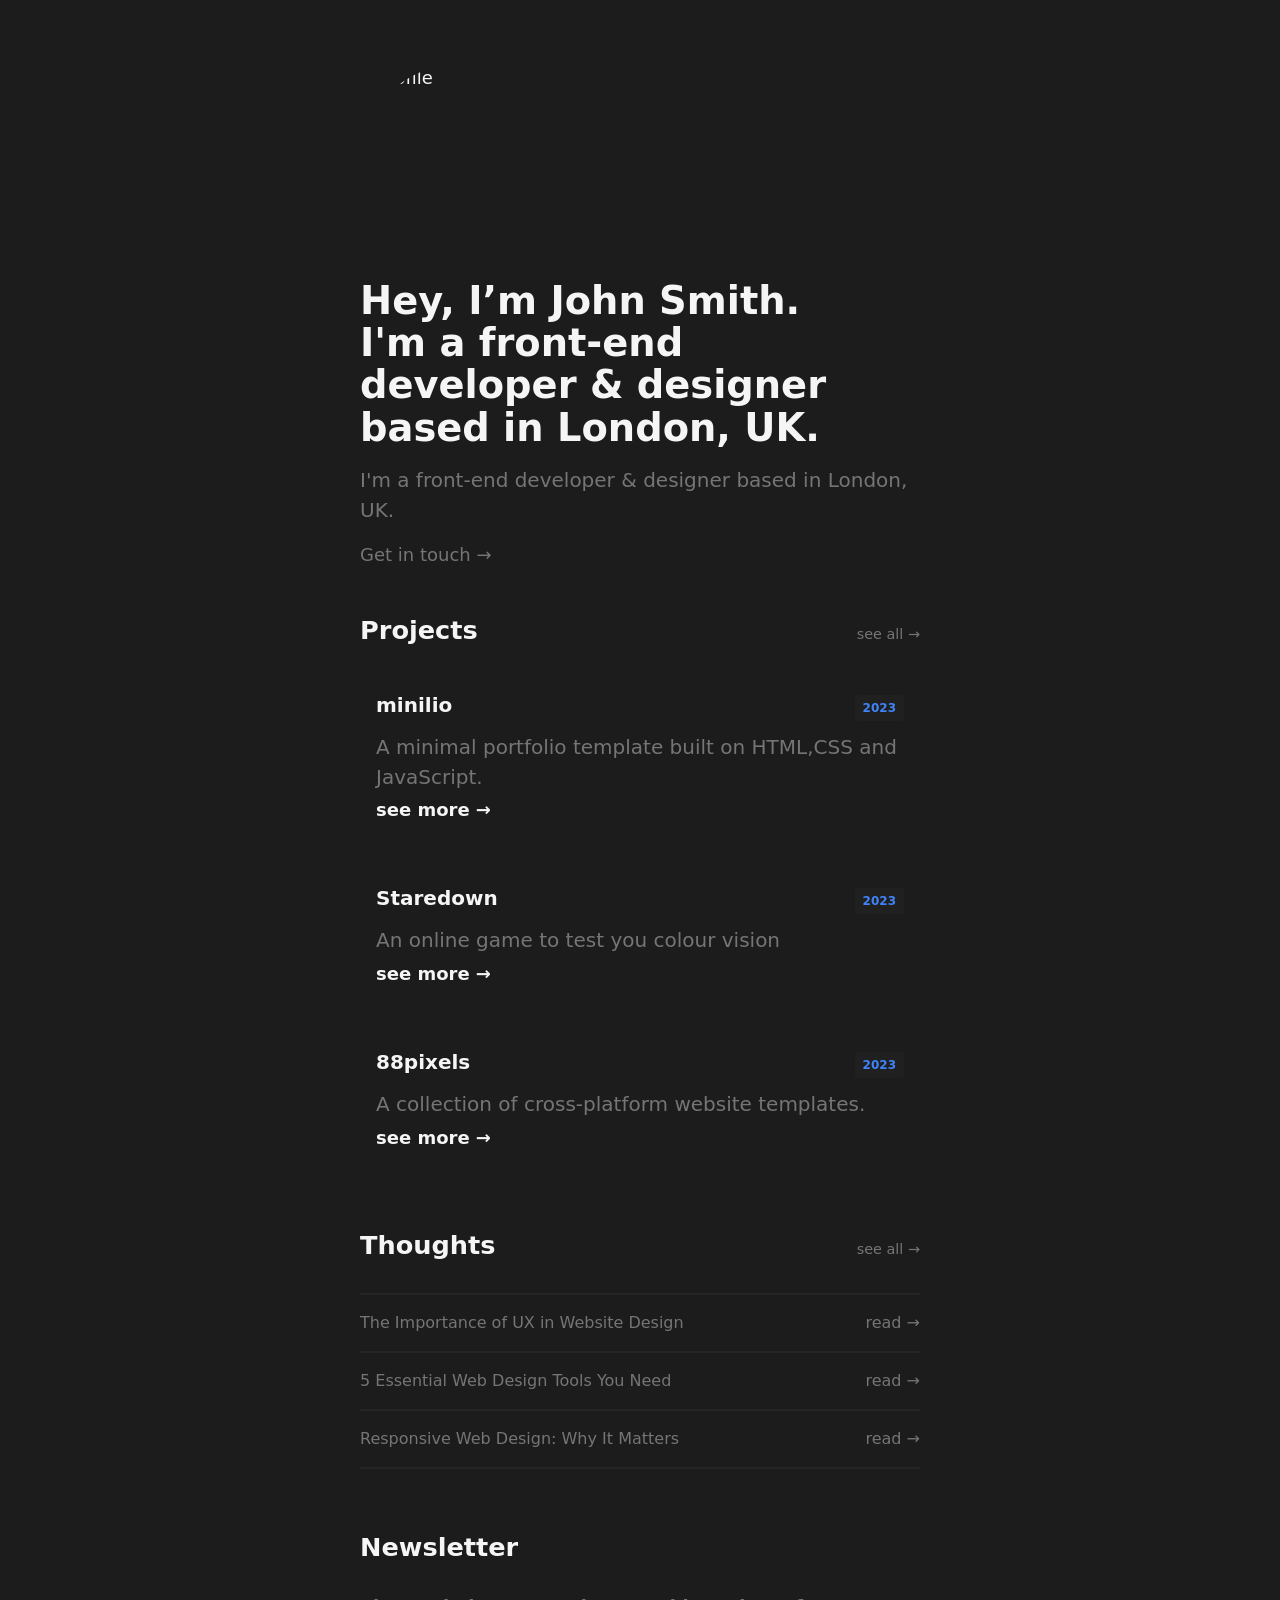
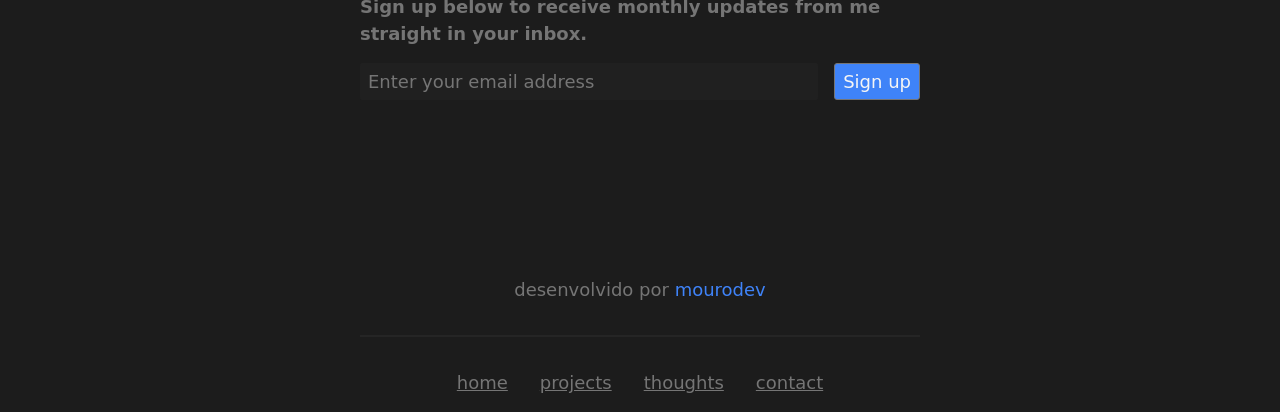
==== contact.html @ 508494ce "rest of the pages were createdhome page updated" ====
<!DOCTYPE html>
<html lang="en">
  <head>
    <!-- OTHER META TAGS -->
    <meta charset="UTF-8" />
    <meta name="viewport" content="width=device-width, initial-scale=1.0" />

    <!-- WEBSITE TITLE -->
    <title>Developer Portfolio</title>
    <link rel="icon" type="image/svg+xml" href="/favicon.svg" />

    <!-- WEBSITE DESCRIPTION -->
    <meta name="description" content="This is my cool website!" />

    <!-- CSS STYLE LINK -->
    <link rel="stylesheet" href="./styles/main.css" />
  </head>
  <body>
    <div class="main-layout">
      <header>
        <div class="container">
          <div class="header-profile">
            <img src="/profile.png" alt="profile" />

            <div class="header-info">
              <h1>
                Hey, I’m John Smith. I'm a front-end developer & designer based
                in London, UK.
              </h1>

              <p>I'm a front-end developer & designer based in London, UK.</p>

              <a>Get in touch →</a>
            </div>
          </div>
        </div>
      </header>
      <main>
        <section id="home">
          <div class="container">
            <div class="subtitle">
              <h2>Projects</h2>
              <a role="link" href="#">see all →</a>
            </div>

            <div class="projects">
              <div class="project-wrapper">
                <a href="#" role="link">
                  <div class="project-title">
                    <h3>minilio</h3>
                    <p>2023</p>
                  </div>

                  <div class="project-description">
                    <p>
                      A minimal portfolio template built on HTML,CSS and
                      JavaScript.
                    </p>
                    <span> see more →</span>
                  </div>
                </a>
              </div>

              <div class="project-wrapper">
                <a href="#" role="link">
                  <div class="project-title">
                    <h3>Staredown</h3>
                    <p>2023</p>
                  </div>

                  <div class="project-description">
                    <p>An online game to test you colour vision</p>
                    <span> see more →</span>
                  </div>
                </a>
              </div>

              <div class="project-wrapper">
                <a href="#" role="link">
                  <div class="project-title">
                    <h3>88pixels</h3>
                    <p>2023</p>
                  </div>

                  <div class="project-description">
                    <p>A collection of cross-platform website templates.</p>
                    <span> see more →</span>
                  </div>
                </a>
              </div>
            </div>
          </div>
        </section>

        <section>
          <div class="container">
            <div class="subtitle">
              <h2>Thoughts</h2>
              <a role="link" href="#">see all →</a>
            </div>

            <div class="thoughts-wrapper">
              <div class="line"></div>
              <div class="though">
                <p>The Importance of UX in Website Design</p>
                <a role="link" href="#">read →</a>
              </div>
              <div class="line"></div>
              <div class="though">
                <p>5 Essential Web Design Tools You Need</p>
                <a role="link" href="#">read →</a>
              </div>
              <div class="line"></div>

              <div class="though">
                <p>Responsive Web Design: Why It Matters</p>
                <a role="link" href="#">read →</a>
              </div>
              <div class="line"></div>
            </div>
          </div>
        </section>

        <section>
          <div class="container">
            <div class="subtitle">
              <h2>Newsletter</h2>
            </div>

            <form>
              <label for="email"
                >Sign up below to receive monthly updates from me straight in
                your inbox.</label
              >
              <div class="form-wrapper">
                <input
                  type="email"
                  name="email"
                  id="email"
                  placeholder="Enter your email address"
                />
                <button type="submit">Sign up</button>
              </div>
            </form>
          </div>
        </section>
      </main>
      <footer>
        <div class="container">
          <div class="footer-wrapper">
            <p class="copyright">
              desenvolvido por
              <a href="https://mouro.dev" target="_blank">mourodev</a>
            </p>
            <div class="line"></div>
            <div class="links">
              <a href="index.html">home</a>
              <a href="#">projects</a>
              <a href="#">thoughts</a>
              <a href="#">contact</a>
            </div>
          </div>
        </div>
      </footer>
    </div>
  </body>
</html>
---- styles/main.css ----
:root {
  --darkest: hsl(0, 0%, 11%);
  --dark: hsl(0, 0%, 46%);
  --medium: hsl(0, 0%, 84%);
  --light: hsl(0, 0%, 96%);
  --lightest: hsl(0, 0%, 100%);
  --primary: hsl(218, 93%, 61%);
  --hover-background: hsla(0, 0%, 100%, 0.02);
  --line: hsla(0, 0%, 100%, 0.05);
}

*,
*::before,
*::after {
  box-sizing: border-box;
  padding: 0;
  margin: 0;
}

html {
  -moz-text-size-adjust: none;
  -webkit-text-size-adjust: none;
  text-size-adjust: none;
}

body,
h1,
h2,
h3,
h4,
p,
figure,
blockquote,
dl,
dd {
  margin-block-end: 0;
}

ul[role="list"],
ol[role="list"] {
  list-style: none;
}

body {
  min-height: 100vh;
  line-height: 1.5;
  text-rendering: optimizeSpeed;
  text-size-adjust: 100%;
  scroll-behavior: smooth;
  font-family: system-ui, sans-serif;
  font-size: 1.125rem;
  background-color: var(--darkest);
  color: var(--light);
}

h1,
h2,
h3,
h4,
button,
input,
label {
  line-height: 1.1;
}

h1,
h2,
h3,
h4 {
  text-wrap: balance;
}

a:not([class]) {
  text-decoration-skip-ink: auto;
  color: currentColor;
  text-decoration: none;
}

img,
picture {
  max-width: 100%;
  display: block;
}

input,
button,
textarea,
select {
  font-family: inherit;
  font-size: inherit;
}

textarea:not([rows]) {
  min-height: 10em;
}

/* Anything that has been anchored to should have extra scroll margin */
:target {
  scroll-margin-block: 5ex;
}
.container {
  width: min(100% - 2rem, 35rem);
  margin-inline: auto;
}
.main-layout {
  display: grid;
  gap: 3rem;
  grid-template-rows: auto 1fr auto;
  min-height: 100vh;
  overflow-x: hidden;
}

header {
  margin-top: 4rem;
}

section {
  margin-bottom: 4rem;
}

.header-profile img {
  width: 200px;
  height: 200px;
  object-fit: cover;
  border-radius: 50%;
  margin-bottom: 1rem;
}

.header-info h1 {
  font-size: clamp(1.5rem, 3vw, 2.5rem);
  font-weight: bold;
  margin-bottom: 1rem;
}

.header-info p {
  font-size: clamp(1rem, 3vw, 1.25rem);
  font-weight: 500;
  margin-bottom: 1rem;
  color: var(--dark);
}

.header-info a {
  font-size: inherit;
  color: var(--dark);
  font-weight: 500;
  cursor: pointer;
  transition: all 0.2s ease-in-out;
}

.header-info a:hover {
  color: var(--primary);
}

.subtitle {
  display: flex;
  align-items: baseline;
  justify-content: space-between;

  margin-bottom: 2rem;
}

.subtitle h2 {
  font-size: clamp(1.5rem, 2vw, 2.5rem);
  font-weight: bold;
}

.subtitle a {
  font-size: 0.9rem;
  color: var(--dark);
  font-weight: 500;
  cursor: pointer;
  transition: all 0.2s ease-in-out;
}

.subtitle a:hover {
  color: var(--primary);
}

.projects {
  display: grid;
  grid-template-columns: 1fr;
  gap: 2rem;

  margin-bottom: 2rem;
}
.project-wrapper {
  padding: 1rem;
  border-radius: 3px;
}
.project-title {
  display: flex;
  align-items: baseline;
  justify-content: space-between;
}

.project-title h3 {
  font-size: 1.25rem;
  font-weight: bold;
  margin-bottom: 1rem;
}

.project-title p {
  background-color: var(--hover-background);
  padding: 0.25rem 0.5rem;
  border-radius: 3px;
  font-size: 0.75rem;
  font-weight: 600;
  color: var(--primary);
}

.project-description p {
  font-size: clamp(1rem, 2vw, 1.25rem);
  font-weight: 500;
  margin-bottom: 0.3rem;
  color: var(--dark);
}

.project-wrapper span {
  font-size: inherit;
  font-weight: 600;
}

.project-wrapper:hover {
  background-color: var(--hover-background);
}

.line {
  width: 100%;
  border: 1px solid var(--line);
  margin-bottom: 1rem;
  margin-top: 1rem;
  opacity: 0.8;
}

.though {
  display: flex;
  align-items: baseline;
  justify-content: space-between;
  font-size: 1rem;
  color: var(--dark);
}

form {
  display: flex;
  flex-direction: column;
  gap: 1rem;
  margin-bottom: 2rem;
}

form label {
  font-weight: 600;
  line-height: 1.5;
  color: var(--dark);
}

.form-wrapper {
  display: grid;
  grid-template-columns: 1fr auto;
  gap: 1rem;
}

form input {
  padding: 0.5rem;
  border-radius: 3px;
  background-color: var(--hover-background);
  outline: none;
  border: none;
}

form button {
  padding: 0.5rem;
  border-radius: 3px;
  border: 1px solid var(--dark);
  background-color: var(--primary);
  color: var(--white);
  cursor: pointer;
}

footer {
  margin-top: 4rem;
  margin-bottom: 1rem;
}

.footer-wrapper {
  display: grid;
  grid-template-columns: 1fr;
  justify-items: center;
  align-items: center;
  gap: 1rem;
  color: var(--dark);
  font-size: 1rem0;
}

.links {
  display: flex;
  align-items: center;
  gap: 2rem;
}

.links a {
  color: var(--dark);
  font-weight: 500;
  text-decoration: underline;
}

.copyright a {
  color: var(--primary);
  font-weight: 500;
  cursor: pointer;
}
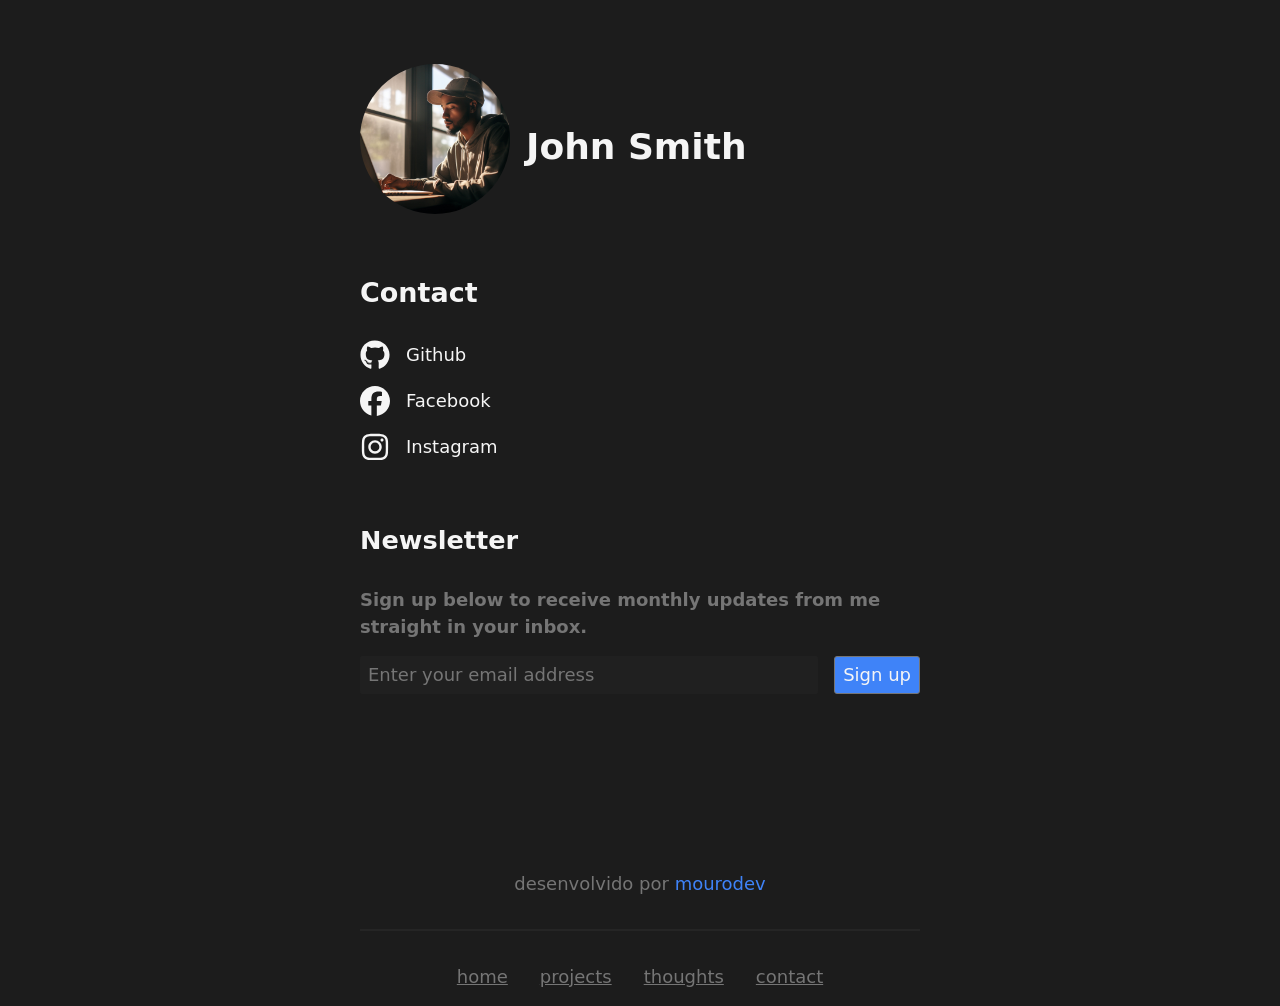
==== commit 529bdec8: "updated pages" ====
--- a/contact.html
+++ b/contact.html
@@ -14,113 +14,39 @@
 
     <!-- CSS STYLE LINK -->
     <link rel="stylesheet" href="./styles/main.css" />
+    <link rel="stylesheet" href="./styles/all.css" />
   </head>
   <body>
     <div class="main-layout">
       <header>
         <div class="container">
           <div class="header-profile">
-            <img src="/profile.png" alt="profile" />
+            <img src="/profile.jpg" alt="profile" />
 
-            <div class="header-info">
-              <h1>
-                Hey, I’m John Smith. I'm a front-end developer & designer based
-                in London, UK.
-              </h1>
-
-              <p>I'm a front-end developer & designer based in London, UK.</p>
-
-              <a>Get in touch →</a>
-            </div>
+            <h1>John Smith</h1>
           </div>
         </div>
       </header>
       <main>
-        <section id="home">
+        <section>
           <div class="container">
-            <div class="subtitle">
-              <h2>Projects</h2>
-              <a role="link" href="#">see all →</a>
-            </div>
+            <h2>Contact</h2>
 
-            <div class="projects">
-              <div class="project-wrapper">
-                <a href="#" role="link">
-                  <div class="project-title">
-                    <h3>minilio</h3>
-                    <p>2023</p>
-                  </div>
+            <div class="contact-wrapper">
+              <a href="https://github.com/moouro" target="_blank">
+                <img src="github.svg" alt="Github logo" />Github</a
+              >
 
-                  <div class="project-description">
-                    <p>
-                      A minimal portfolio template built on HTML,CSS and
-                      JavaScript.
-                    </p>
-                    <span> see more →</span>
-                  </div>
-                </a>
-              </div>
+              <a href="https://facebook.com/mourodev" target="_blank">
+                <img src="facebook.svg" alt="facebook logo" />Facebook</a
+              >
 
-              <div class="project-wrapper">
-                <a href="#" role="link">
-                  <div class="project-title">
-                    <h3>Staredown</h3>
-                    <p>2023</p>
-                  </div>
-
-                  <div class="project-description">
-                    <p>An online game to test you colour vision</p>
-                    <span> see more →</span>
-                  </div>
-                </a>
-              </div>
-
-              <div class="project-wrapper">
-                <a href="#" role="link">
-                  <div class="project-title">
-                    <h3>88pixels</h3>
-                    <p>2023</p>
-                  </div>
-
-                  <div class="project-description">
-                    <p>A collection of cross-platform website templates.</p>
-                    <span> see more →</span>
-                  </div>
-                </a>
-              </div>
+              <a href="https://twitter.com/moouro" target="_blank">
+                <img src="insta.svg" alt="Instagram logo" />Instagram</a
+              >
             </div>
           </div>
         </section>
-
-        <section>
-          <div class="container">
-            <div class="subtitle">
-              <h2>Thoughts</h2>
-              <a role="link" href="#">see all →</a>
-            </div>
-
-            <div class="thoughts-wrapper">
-              <div class="line"></div>
-              <div class="though">
-                <p>The Importance of UX in Website Design</p>
-                <a role="link" href="#">read →</a>
-              </div>
-              <div class="line"></div>
-              <div class="though">
-                <p>5 Essential Web Design Tools You Need</p>
-                <a role="link" href="#">read →</a>
-              </div>
-              <div class="line"></div>
-
-              <div class="though">
-                <p>Responsive Web Design: Why It Matters</p>
-                <a role="link" href="#">read →</a>
-              </div>
-              <div class="line"></div>
-            </div>
-          </div>
-        </section>
-
         <section>
           <div class="container">
             <div class="subtitle">
@@ -155,9 +81,9 @@
             <div class="line"></div>
             <div class="links">
               <a href="index.html">home</a>
-              <a href="#">projects</a>
-              <a href="#">thoughts</a>
-              <a href="#">contact</a>
+              <a href="projects.html">projects</a>
+              <a href="thoughts.html">thoughts</a>
+              <a href="contact.html">contact</a>
             </div>
           </div>
         </div>
--- a/styles/main.css
+++ b/styles/main.css
@@ -119,8 +119,8 @@
 }
 
 .header-profile img {
-  width: 200px;
-  height: 200px;
+  width: 150px;
+  height: 150px;
   object-fit: cover;
   border-radius: 50%;
   margin-bottom: 1rem;
--- a/styles/all.css
+++ b/styles/all.css
@@ -0,0 +1,26 @@
+.header-profile {
+  display: flex;
+  align-items: center;
+  gap: 1rem;
+}
+
+.contact-wrapper {
+  display: grid;
+  grid-template-columns: 1fr;
+  gap: 1rem;
+
+  margin-top: 2rem;
+}
+
+.contact-wrapper img {
+  width: 30px;
+  height: 30px;
+
+  background-color: transparent;
+}
+
+.contact-wrapper a {
+  display: flex;
+  align-items: center;
+  gap: 1rem;
+}
